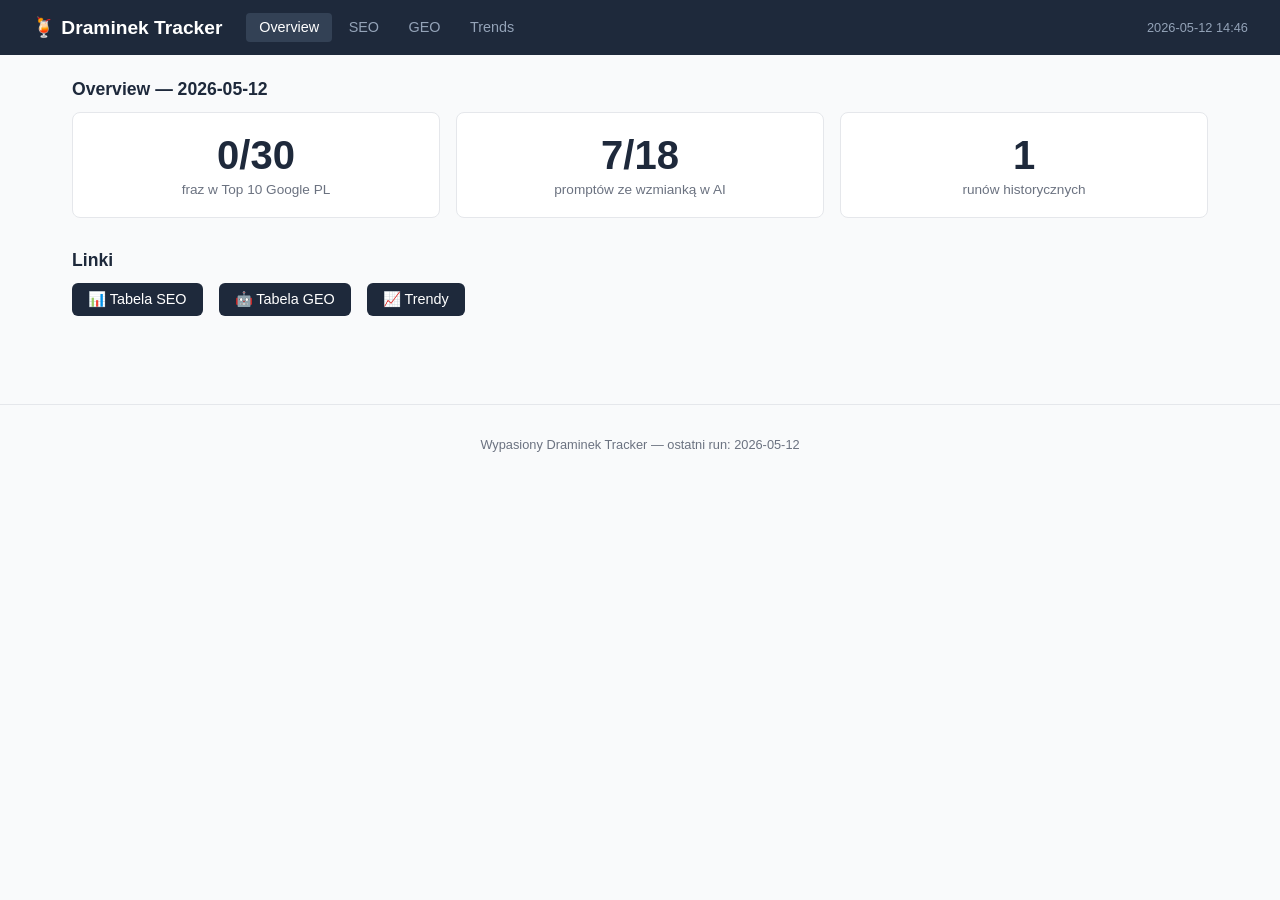
==== docs/index.html @ 34627ea4 "data: monthly tracker run 2026-05-12" ====
<!DOCTYPE html>
<html lang="pl">
<head>
  <meta charset="UTF-8">
  <meta name="viewport" content="width=device-width, initial-scale=1.0">
  <title>Overview — Wypasiony Draminek</title>
  <link rel="stylesheet" href="style.css">
  
</head>
<body>
<header>
  <h1>🍹 Draminek Tracker</h1>
  <nav>
    <a href="index.html" class="active">Overview</a>
    <a href="seo.html" >SEO</a>
    <a href="geo.html" >GEO</a>
    <a href="trends.html" >Trends</a>
  </nav>
  <span style="margin-left:auto;color:#94a3b8;font-size:0.8rem;">2026-05-12 14:46</span>
</header>

<div class="container">
  
<div class="section">
  <h2>Overview — 2026-05-12</h2>
  <div class="hero">
    <div class="hero-card">
      <div class="big">0/30</div>
      <div class="label">fraz w Top 10 Google PL</div>
    </div>
    <div class="hero-card">
      <div class="big">7/18</div>
      <div class="label">promptów ze wzmianką w AI</div>
    </div>
    <div class="hero-card">
      <div class="big">1</div>
      <div class="label">runów historycznych</div>
    </div>
  </div>
</div>

<div class="section">
  <h2>Linki</h2>
  <nav style="display:flex;gap:1rem;flex-wrap:wrap;">
    <a href="seo.html" style="background:#1e293b;color:white;padding:.5rem 1rem;border-radius:6px;text-decoration:none;">📊 Tabela SEO</a>
    <a href="geo.html" style="background:#1e293b;color:white;padding:.5rem 1rem;border-radius:6px;text-decoration:none;">🤖 Tabela GEO</a>
    <a href="trends.html" style="background:#1e293b;color:white;padding:.5rem 1rem;border-radius:6px;text-decoration:none;">📈 Trendy</a>
  </nav>
</div>



</div>

<footer>
  Wypasiony Draminek Tracker &mdash; ostatni run: 2026-05-12
</footer>


</body>
</html>
---- docs/style.css ----
/* Wypasiony Draminek Tracker — Dashboard CSS */
:root {
  --green: #22c55e;
  --yellow: #eab308;
  --red: #ef4444;
  --gray: #6b7280;
  --bg: #f9fafb;
  --card: #ffffff;
  --border: #e5e7eb;
  --text: #111827;
  --muted: #6b7280;
}

* { box-sizing: border-box; margin: 0; padding: 0; }

body {
  font-family: -apple-system, BlinkMacSystemFont, "Segoe UI", sans-serif;
  background: var(--bg);
  color: var(--text);
  font-size: 14px;
}

header {
  background: #1e293b;
  color: white;
  padding: 1rem 2rem;
  display: flex;
  align-items: center;
  gap: 1.5rem;
}

header h1 { font-size: 1.2rem; font-weight: 700; }

nav a {
  color: #94a3b8;
  text-decoration: none;
  padding: 0.4rem 0.8rem;
  border-radius: 4px;
  font-size: 0.9rem;
}

nav a:hover, nav a.active {
  background: #334155;
  color: white;
}

.container { max-width: 1200px; margin: 0 auto; padding: 1.5rem 2rem; }

.hero {
  display: grid;
  grid-template-columns: repeat(auto-fit, minmax(200px, 1fr));
  gap: 1rem;
  margin-bottom: 2rem;
}

.hero-card {
  background: var(--card);
  border: 1px solid var(--border);
  border-radius: 8px;
  padding: 1.25rem;
  text-align: center;
}

.hero-card .big { font-size: 2.5rem; font-weight: 800; color: #1e293b; }
.hero-card .label { color: var(--muted); font-size: 0.85rem; margin-top: 0.25rem; }

.section { margin-bottom: 2rem; }
.section h2 { font-size: 1.1rem; margin-bottom: 0.75rem; color: #1e293b; }

table {
  width: 100%;
  border-collapse: collapse;
  background: var(--card);
  border-radius: 8px;
  overflow: hidden;
  border: 1px solid var(--border);
}

th {
  background: #f1f5f9;
  text-align: left;
  padding: 0.6rem 0.8rem;
  font-weight: 600;
  font-size: 0.8rem;
  color: var(--muted);
  cursor: pointer;
  user-select: none;
}

th:hover { background: #e2e8f0; }

td {
  padding: 0.55rem 0.8rem;
  border-top: 1px solid var(--border);
  vertical-align: middle;
}

tr:hover td { background: #f8fafc; }

/* Position colors */
.pos-top10 { color: var(--green); font-weight: 700; }
.pos-top30 { color: var(--yellow); font-weight: 600; }
.pos-top100 { color: var(--gray); }
.pos-null { color: var(--red); }

.badge {
  display: inline-block;
  padding: 0.15rem 0.5rem;
  border-radius: 9999px;
  font-size: 0.75rem;
  font-weight: 600;
}

.badge-high { background: #fee2e2; color: #991b1b; }
.badge-medium { background: #fef9c3; color: #854d0e; }
.badge-low { background: #f1f5f9; color: #475569; }

.check-yes { color: var(--green); font-size: 1.1rem; }
.check-no { color: #d1d5db; font-size: 1.1rem; }

.excerpt-row { display: none; }
.excerpt-row.visible { display: table-row; }
.excerpt-cell {
  padding: 0.75rem 1rem;
  background: #f8fafc;
  font-size: 0.85rem;
  color: #374151;
  border-top: none;
}

.filter-bar {
  display: flex;
  gap: 0.75rem;
  margin-bottom: 1rem;
  flex-wrap: wrap;
}

.filter-bar select, .filter-bar input {
  padding: 0.4rem 0.75rem;
  border: 1px solid var(--border);
  border-radius: 6px;
  font-size: 0.85rem;
  background: white;
}

.chart-container {
  background: var(--card);
  border: 1px solid var(--border);
  border-radius: 8px;
  padding: 1rem;
  margin-bottom: 1.5rem;
}

footer {
  text-align: center;
  color: var(--muted);
  font-size: 0.8rem;
  padding: 2rem;
  border-top: 1px solid var(--border);
  margin-top: 2rem;
}
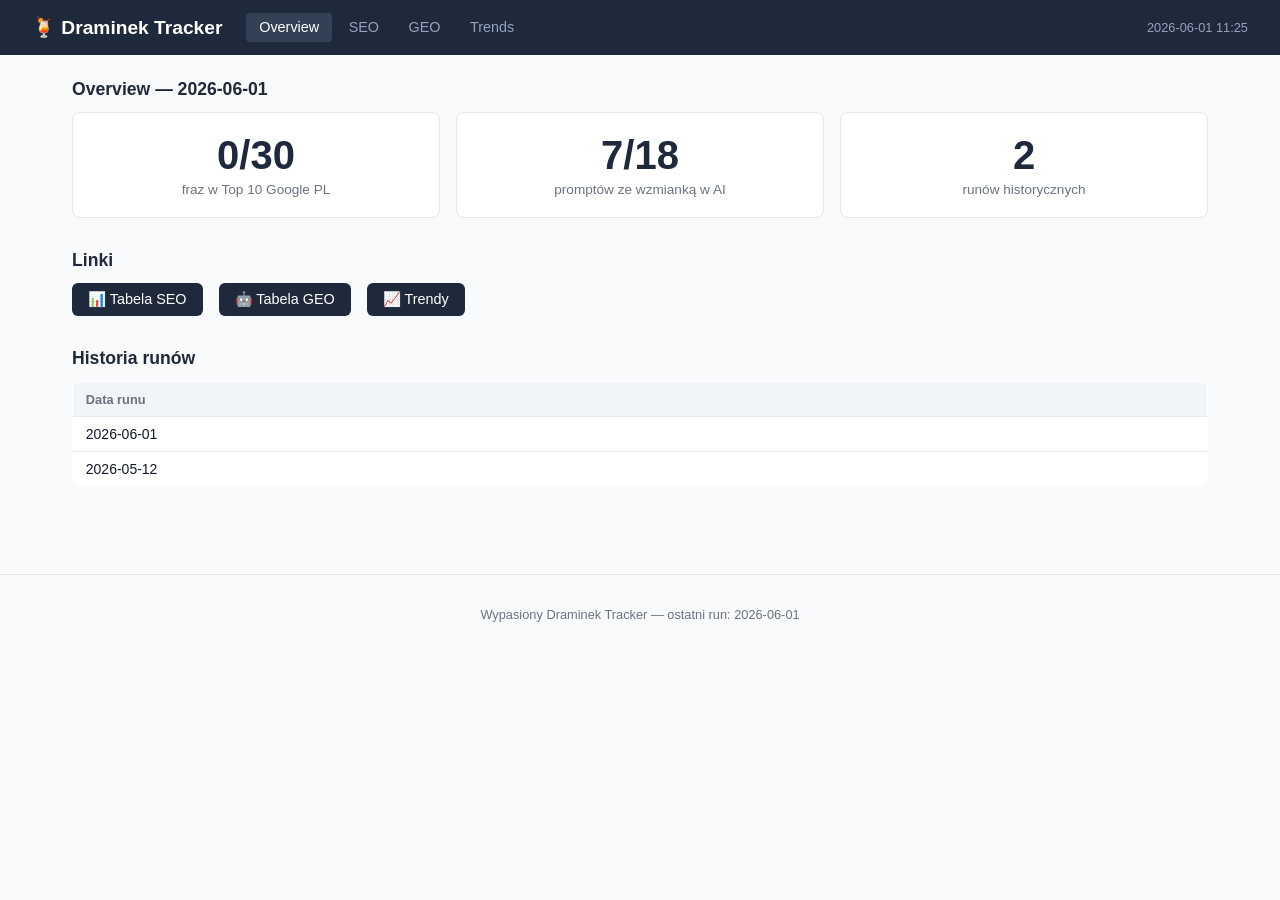
==== commit 122400ad: "data: monthly tracker run 2026-06-01" ====
--- a/docs/index.html
+++ b/docs/index.html
@@ -16,13 +16,13 @@
     <a href="geo.html" >GEO</a>
     <a href="trends.html" >Trends</a>
   </nav>
-  <span style="margin-left:auto;color:#94a3b8;font-size:0.8rem;">2026-05-12 14:46</span>
+  <span style="margin-left:auto;color:#94a3b8;font-size:0.8rem;">2026-06-01 11:25</span>
 </header>
 
 <div class="container">
   
 <div class="section">
-  <h2>Overview — 2026-05-12</h2>
+  <h2>Overview — 2026-06-01</h2>
   <div class="hero">
     <div class="hero-card">
       <div class="big">0/30</div>
@@ -33,7 +33,7 @@
       <div class="label">promptów ze wzmianką w AI</div>
     </div>
     <div class="hero-card">
-      <div class="big">1</div>
+      <div class="big">2</div>
       <div class="label">runów historycznych</div>
     </div>
   </div>
@@ -49,11 +49,25 @@
 </div>
 
 
+<div class="section">
+  <h2>Historia runów</h2>
+  <table>
+    <thead><tr><th>Data runu</th></tr></thead>
+    <tbody>
+    
+      <tr><td>2026-06-01</td></tr>
+    
+      <tr><td>2026-05-12</td></tr>
+    
+    </tbody>
+  </table>
+</div>
+
 
 </div>
 
 <footer>
-  Wypasiony Draminek Tracker &mdash; ostatni run: 2026-05-12
+  Wypasiony Draminek Tracker &mdash; ostatni run: 2026-06-01
 </footer>
 
 
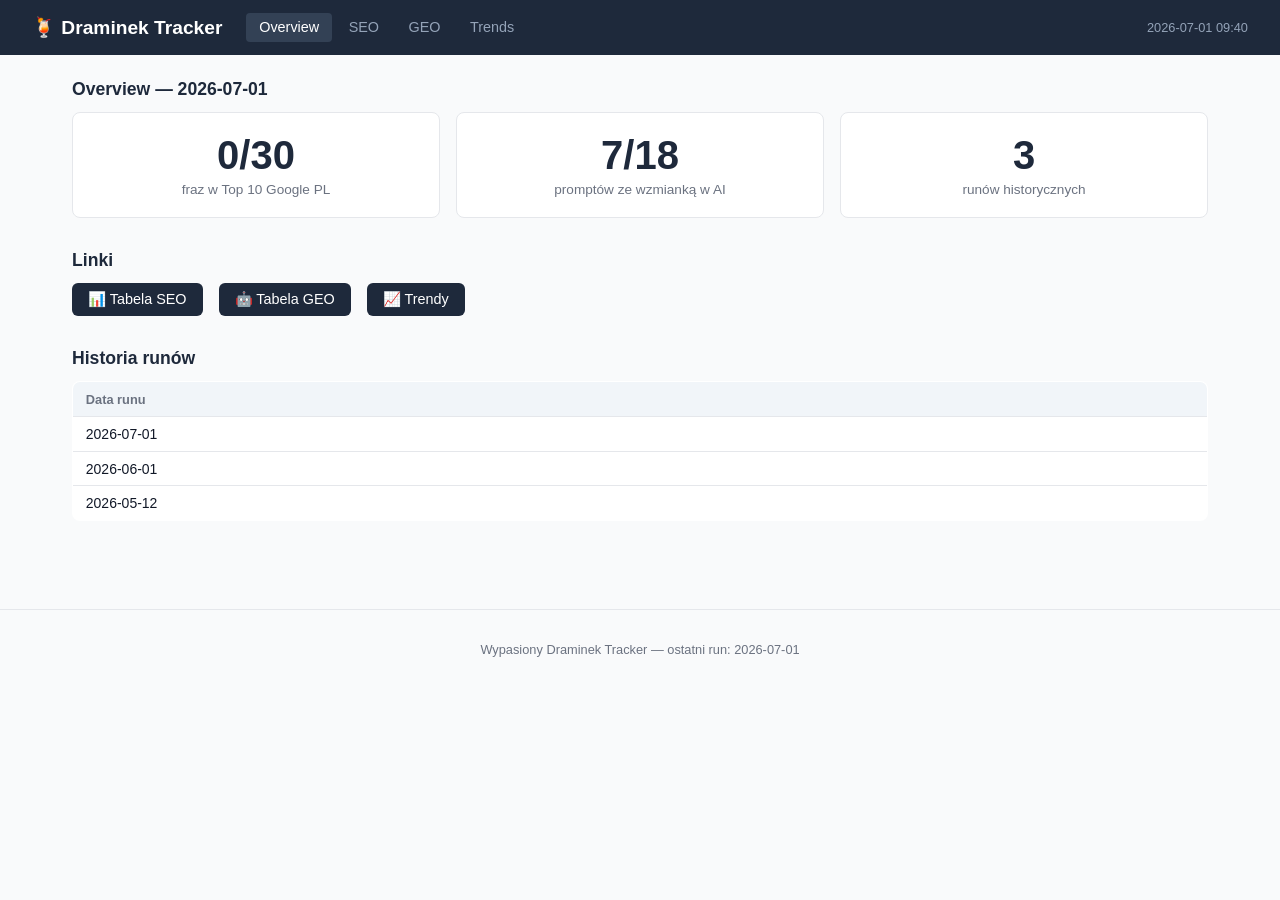
==== commit 1f1e83e2: "data: monthly tracker run 2026-07-01" ====
--- a/docs/index.html
+++ b/docs/index.html
@@ -16,13 +16,13 @@
     <a href="geo.html" >GEO</a>
     <a href="trends.html" >Trends</a>
   </nav>
-  <span style="margin-left:auto;color:#94a3b8;font-size:0.8rem;">2026-06-01 11:25</span>
+  <span style="margin-left:auto;color:#94a3b8;font-size:0.8rem;">2026-07-01 09:40</span>
 </header>
 
 <div class="container">
   
 <div class="section">
-  <h2>Overview — 2026-06-01</h2>
+  <h2>Overview — 2026-07-01</h2>
   <div class="hero">
     <div class="hero-card">
       <div class="big">0/30</div>
@@ -33,7 +33,7 @@
       <div class="label">promptów ze wzmianką w AI</div>
     </div>
     <div class="hero-card">
-      <div class="big">2</div>
+      <div class="big">3</div>
       <div class="label">runów historycznych</div>
     </div>
   </div>
@@ -55,6 +55,8 @@
     <thead><tr><th>Data runu</th></tr></thead>
     <tbody>
     
+      <tr><td>2026-07-01</td></tr>
+    
       <tr><td>2026-06-01</td></tr>
     
       <tr><td>2026-05-12</td></tr>
@@ -67,7 +69,7 @@
 </div>
 
 <footer>
-  Wypasiony Draminek Tracker &mdash; ostatni run: 2026-06-01
+  Wypasiony Draminek Tracker &mdash; ostatni run: 2026-07-01
 </footer>
 
 
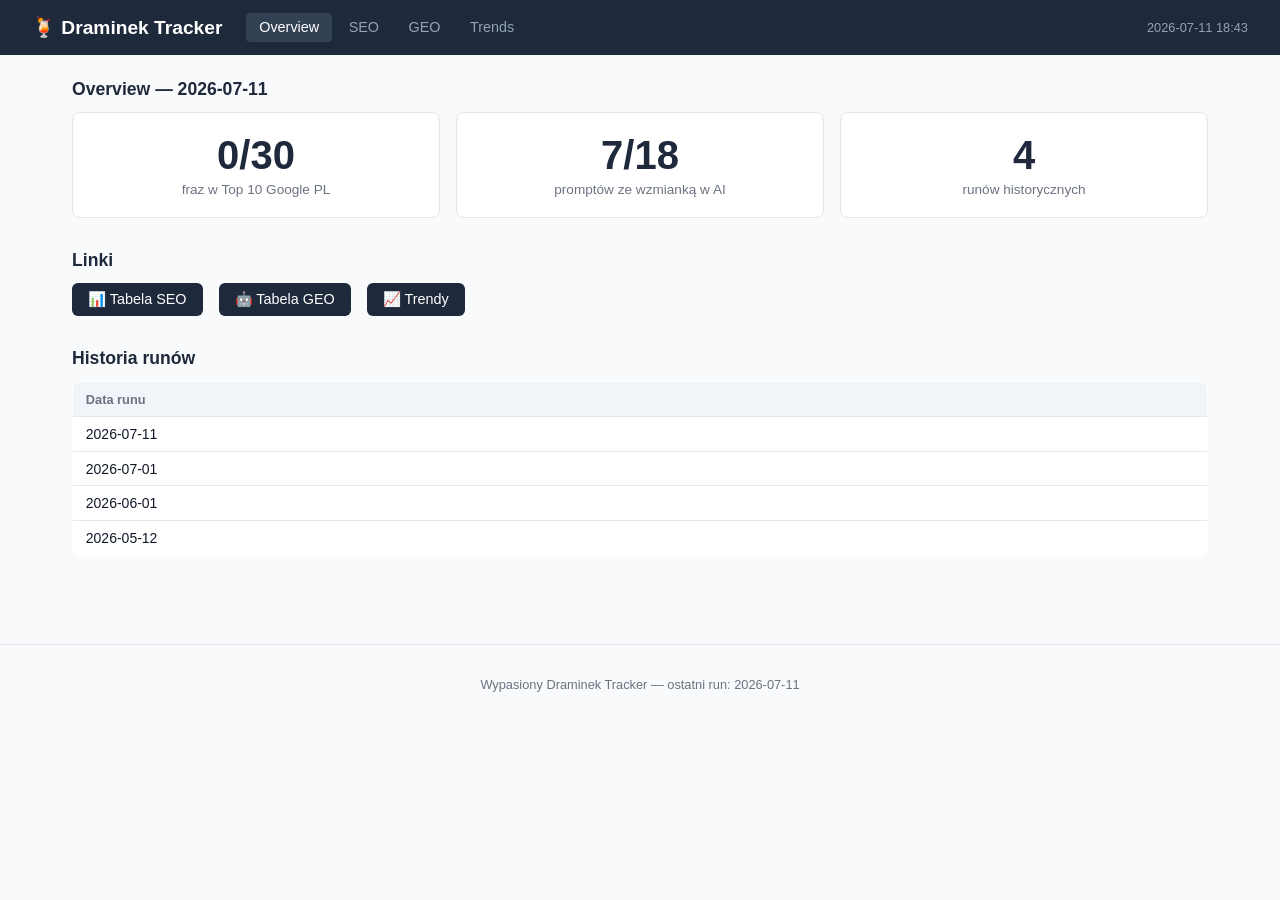
==== commit a4b08fc1: "data: monthly tracker run 2026-07-11" ====
--- a/docs/index.html
+++ b/docs/index.html
@@ -16,13 +16,13 @@
     <a href="geo.html" >GEO</a>
     <a href="trends.html" >Trends</a>
   </nav>
-  <span style="margin-left:auto;color:#94a3b8;font-size:0.8rem;">2026-07-01 09:40</span>
+  <span style="margin-left:auto;color:#94a3b8;font-size:0.8rem;">2026-07-11 18:43</span>
 </header>
 
 <div class="container">
   
 <div class="section">
-  <h2>Overview — 2026-07-01</h2>
+  <h2>Overview — 2026-07-11</h2>
   <div class="hero">
     <div class="hero-card">
       <div class="big">0/30</div>
@@ -33,7 +33,7 @@
       <div class="label">promptów ze wzmianką w AI</div>
     </div>
     <div class="hero-card">
-      <div class="big">3</div>
+      <div class="big">4</div>
       <div class="label">runów historycznych</div>
     </div>
   </div>
@@ -55,6 +55,8 @@
     <thead><tr><th>Data runu</th></tr></thead>
     <tbody>
     
+      <tr><td>2026-07-11</td></tr>
+    
       <tr><td>2026-07-01</td></tr>
     
       <tr><td>2026-06-01</td></tr>
@@ -69,7 +71,7 @@
 </div>
 
 <footer>
-  Wypasiony Draminek Tracker &mdash; ostatni run: 2026-07-01
+  Wypasiony Draminek Tracker &mdash; ostatni run: 2026-07-11
 </footer>
 
 
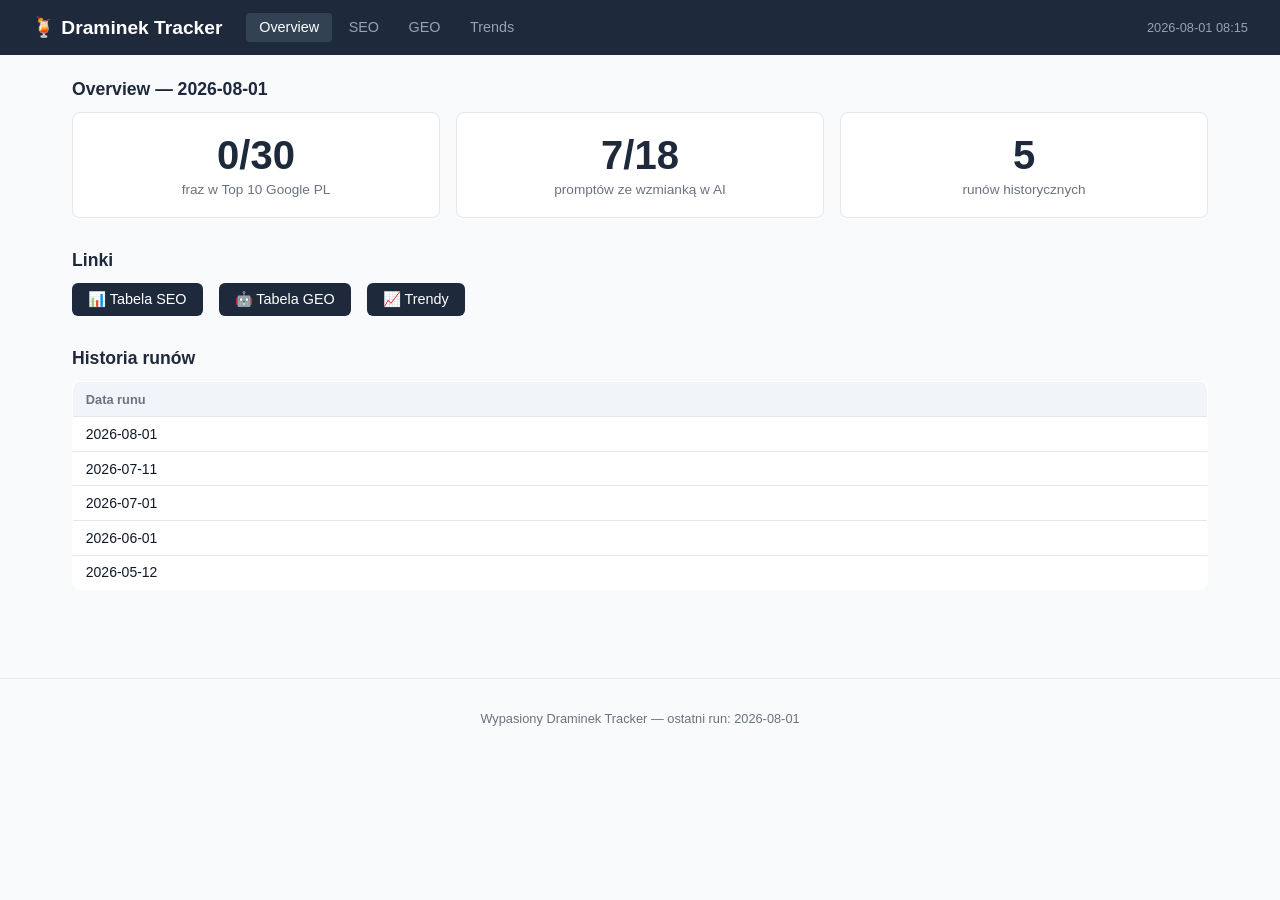
==== commit bd4d617a: "data: monthly tracker run 2026-08-01" ====
--- a/docs/index.html
+++ b/docs/index.html
@@ -16,13 +16,13 @@
     <a href="geo.html" >GEO</a>
     <a href="trends.html" >Trends</a>
   </nav>
-  <span style="margin-left:auto;color:#94a3b8;font-size:0.8rem;">2026-07-11 18:43</span>
+  <span style="margin-left:auto;color:#94a3b8;font-size:0.8rem;">2026-08-01 08:15</span>
 </header>
 
 <div class="container">
   
 <div class="section">
-  <h2>Overview — 2026-07-11</h2>
+  <h2>Overview — 2026-08-01</h2>
   <div class="hero">
     <div class="hero-card">
       <div class="big">0/30</div>
@@ -33,7 +33,7 @@
       <div class="label">promptów ze wzmianką w AI</div>
     </div>
     <div class="hero-card">
-      <div class="big">4</div>
+      <div class="big">5</div>
       <div class="label">runów historycznych</div>
     </div>
   </div>
@@ -55,6 +55,8 @@
     <thead><tr><th>Data runu</th></tr></thead>
     <tbody>
     
+      <tr><td>2026-08-01</td></tr>
+    
       <tr><td>2026-07-11</td></tr>
     
       <tr><td>2026-07-01</td></tr>
@@ -71,7 +73,7 @@
 </div>
 
 <footer>
-  Wypasiony Draminek Tracker &mdash; ostatni run: 2026-07-11
+  Wypasiony Draminek Tracker &mdash; ostatni run: 2026-08-01
 </footer>
 
 
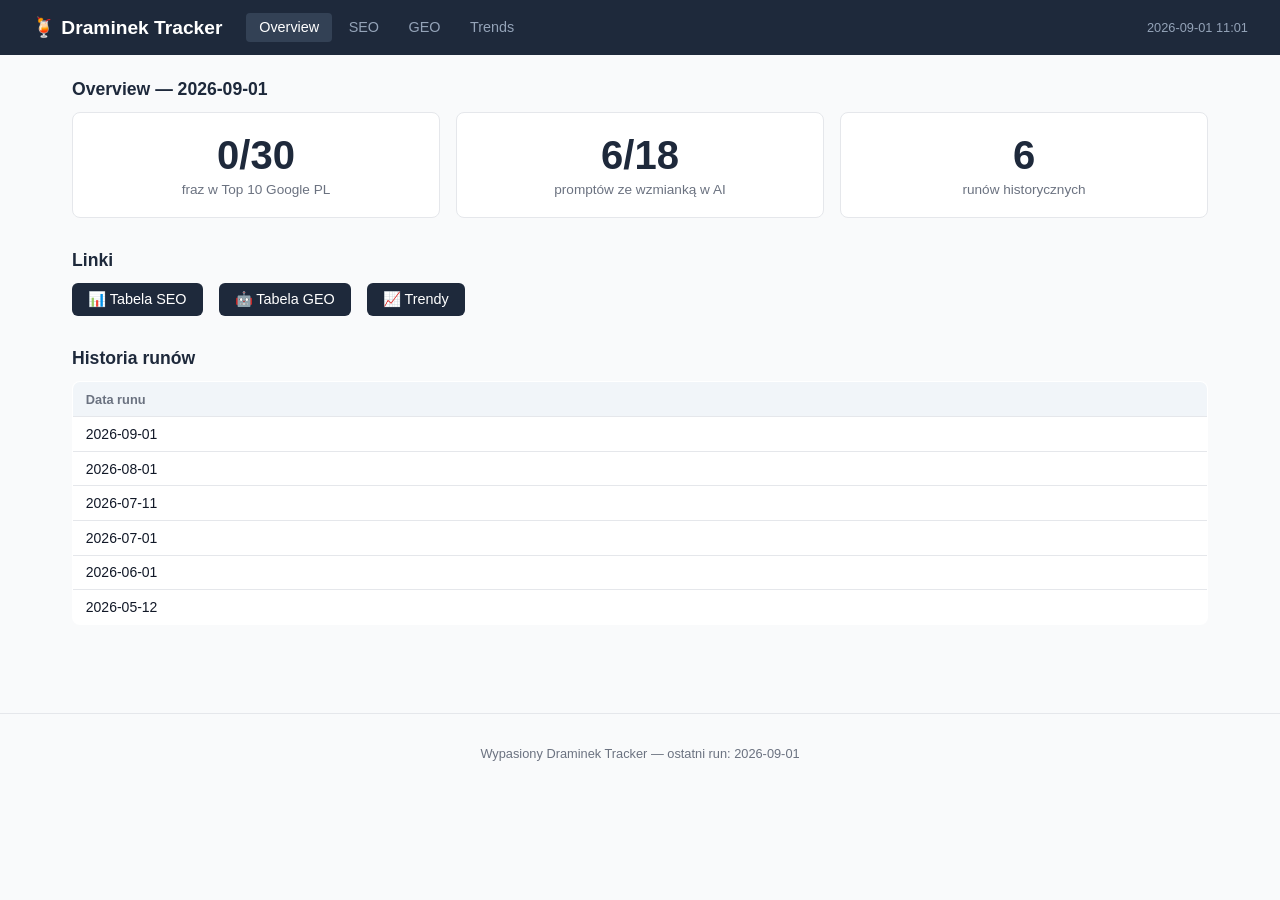
==== commit 3c4d99f7: "data: monthly tracker run 2026-09-01" ====
--- a/docs/index.html
+++ b/docs/index.html
@@ -16,24 +16,24 @@
     <a href="geo.html" >GEO</a>
     <a href="trends.html" >Trends</a>
   </nav>
-  <span style="margin-left:auto;color:#94a3b8;font-size:0.8rem;">2026-08-01 08:15</span>
+  <span style="margin-left:auto;color:#94a3b8;font-size:0.8rem;">2026-09-01 11:01</span>
 </header>
 
 <div class="container">
   
 <div class="section">
-  <h2>Overview — 2026-08-01</h2>
+  <h2>Overview — 2026-09-01</h2>
   <div class="hero">
     <div class="hero-card">
       <div class="big">0/30</div>
       <div class="label">fraz w Top 10 Google PL</div>
     </div>
     <div class="hero-card">
-      <div class="big">7/18</div>
+      <div class="big">6/18</div>
       <div class="label">promptów ze wzmianką w AI</div>
     </div>
     <div class="hero-card">
-      <div class="big">5</div>
+      <div class="big">6</div>
       <div class="label">runów historycznych</div>
     </div>
   </div>
@@ -55,6 +55,8 @@
     <thead><tr><th>Data runu</th></tr></thead>
     <tbody>
     
+      <tr><td>2026-09-01</td></tr>
+    
       <tr><td>2026-08-01</td></tr>
     
       <tr><td>2026-07-11</td></tr>
@@ -73,7 +75,7 @@
 </div>
 
 <footer>
-  Wypasiony Draminek Tracker &mdash; ostatni run: 2026-08-01
+  Wypasiony Draminek Tracker &mdash; ostatni run: 2026-09-01
 </footer>
 
 
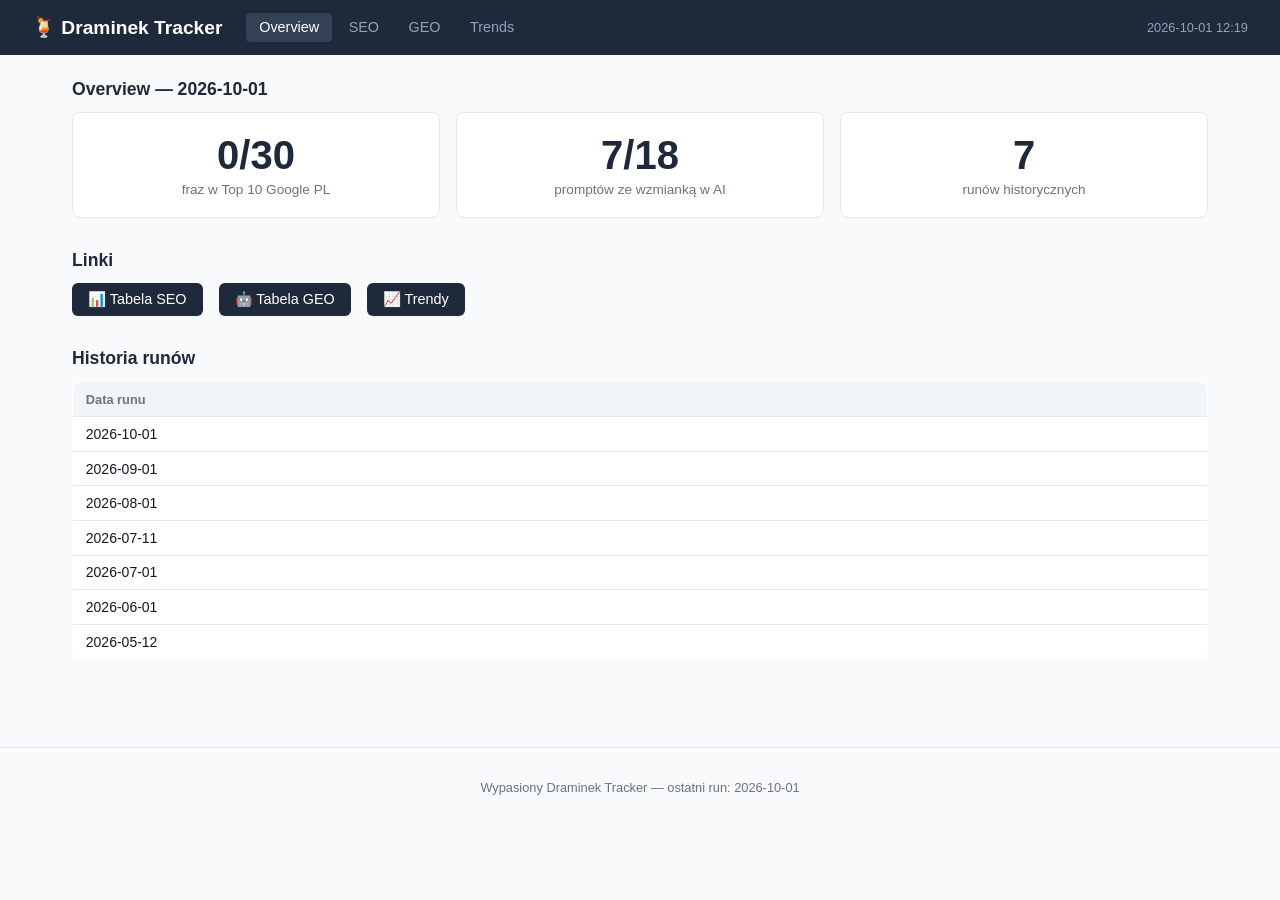
==== commit fbaec938: "data: monthly tracker run 2026-10-01" ====
--- a/docs/index.html
+++ b/docs/index.html
@@ -16,24 +16,24 @@
     <a href="geo.html" >GEO</a>
     <a href="trends.html" >Trends</a>
   </nav>
-  <span style="margin-left:auto;color:#94a3b8;font-size:0.8rem;">2026-09-01 11:01</span>
+  <span style="margin-left:auto;color:#94a3b8;font-size:0.8rem;">2026-10-01 12:19</span>
 </header>
 
 <div class="container">
   
 <div class="section">
-  <h2>Overview — 2026-09-01</h2>
+  <h2>Overview — 2026-10-01</h2>
   <div class="hero">
     <div class="hero-card">
       <div class="big">0/30</div>
       <div class="label">fraz w Top 10 Google PL</div>
     </div>
     <div class="hero-card">
-      <div class="big">6/18</div>
+      <div class="big">7/18</div>
       <div class="label">promptów ze wzmianką w AI</div>
     </div>
     <div class="hero-card">
-      <div class="big">6</div>
+      <div class="big">7</div>
       <div class="label">runów historycznych</div>
     </div>
   </div>
@@ -55,6 +55,8 @@
     <thead><tr><th>Data runu</th></tr></thead>
     <tbody>
     
+      <tr><td>2026-10-01</td></tr>
+    
       <tr><td>2026-09-01</td></tr>
     
       <tr><td>2026-08-01</td></tr>
@@ -75,7 +77,7 @@
 </div>
 
 <footer>
-  Wypasiony Draminek Tracker &mdash; ostatni run: 2026-09-01
+  Wypasiony Draminek Tracker &mdash; ostatni run: 2026-10-01
 </footer>
 
 
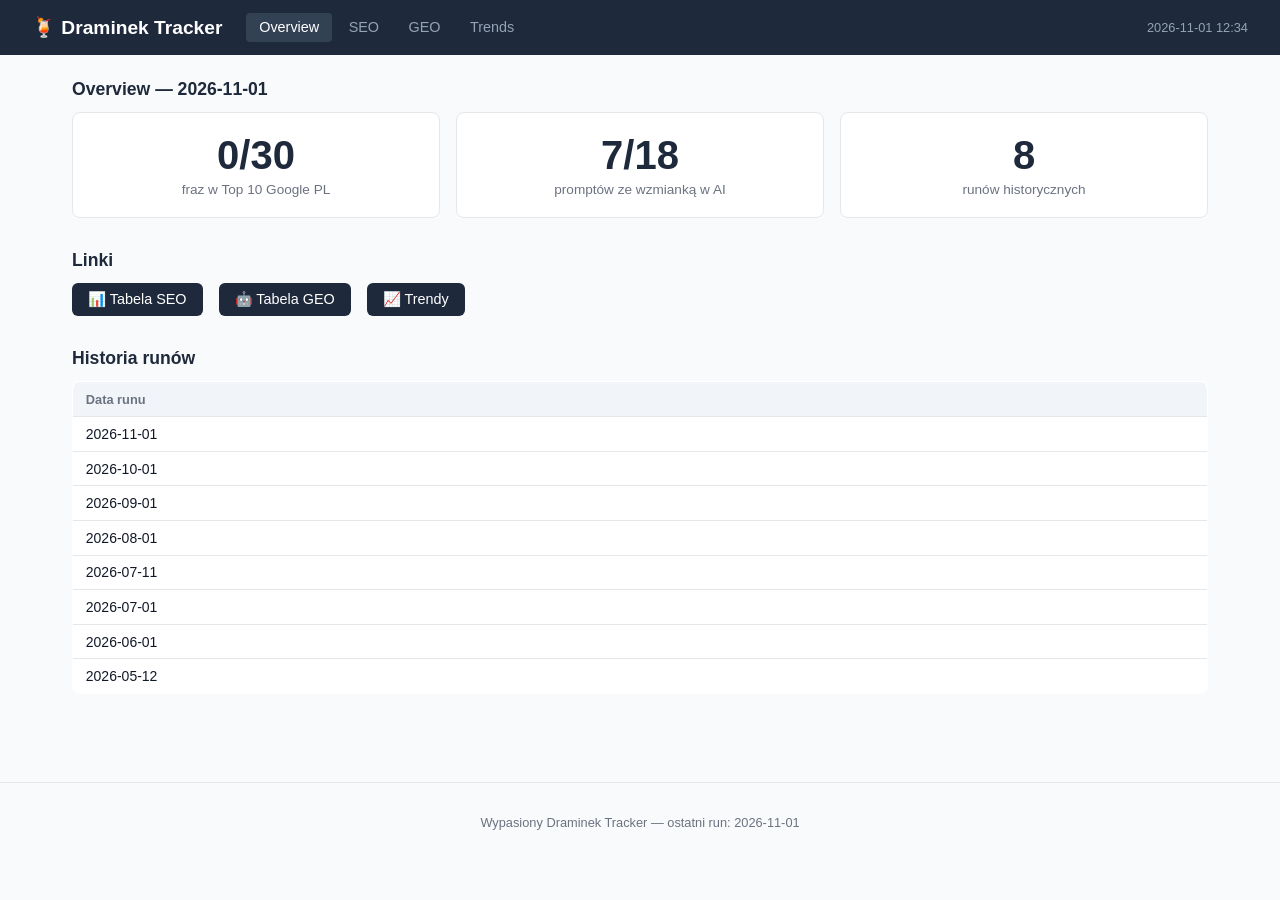
==== commit e6a8ff12: "data: monthly tracker run 2026-11-01" ====
--- a/docs/index.html
+++ b/docs/index.html
@@ -16,13 +16,13 @@
     <a href="geo.html" >GEO</a>
     <a href="trends.html" >Trends</a>
   </nav>
-  <span style="margin-left:auto;color:#94a3b8;font-size:0.8rem;">2026-10-01 12:19</span>
+  <span style="margin-left:auto;color:#94a3b8;font-size:0.8rem;">2026-11-01 12:34</span>
 </header>
 
 <div class="container">
   
 <div class="section">
-  <h2>Overview — 2026-10-01</h2>
+  <h2>Overview — 2026-11-01</h2>
   <div class="hero">
     <div class="hero-card">
       <div class="big">0/30</div>
@@ -33,7 +33,7 @@
       <div class="label">promptów ze wzmianką w AI</div>
     </div>
     <div class="hero-card">
-      <div class="big">7</div>
+      <div class="big">8</div>
       <div class="label">runów historycznych</div>
     </div>
   </div>
@@ -54,6 +54,8 @@
   <table>
     <thead><tr><th>Data runu</th></tr></thead>
     <tbody>
+    
+      <tr><td>2026-11-01</td></tr>
     
       <tr><td>2026-10-01</td></tr>
     
@@ -77,7 +79,7 @@
 </div>
 
 <footer>
-  Wypasiony Draminek Tracker &mdash; ostatni run: 2026-10-01
+  Wypasiony Draminek Tracker &mdash; ostatni run: 2026-11-01
 </footer>
 
 
